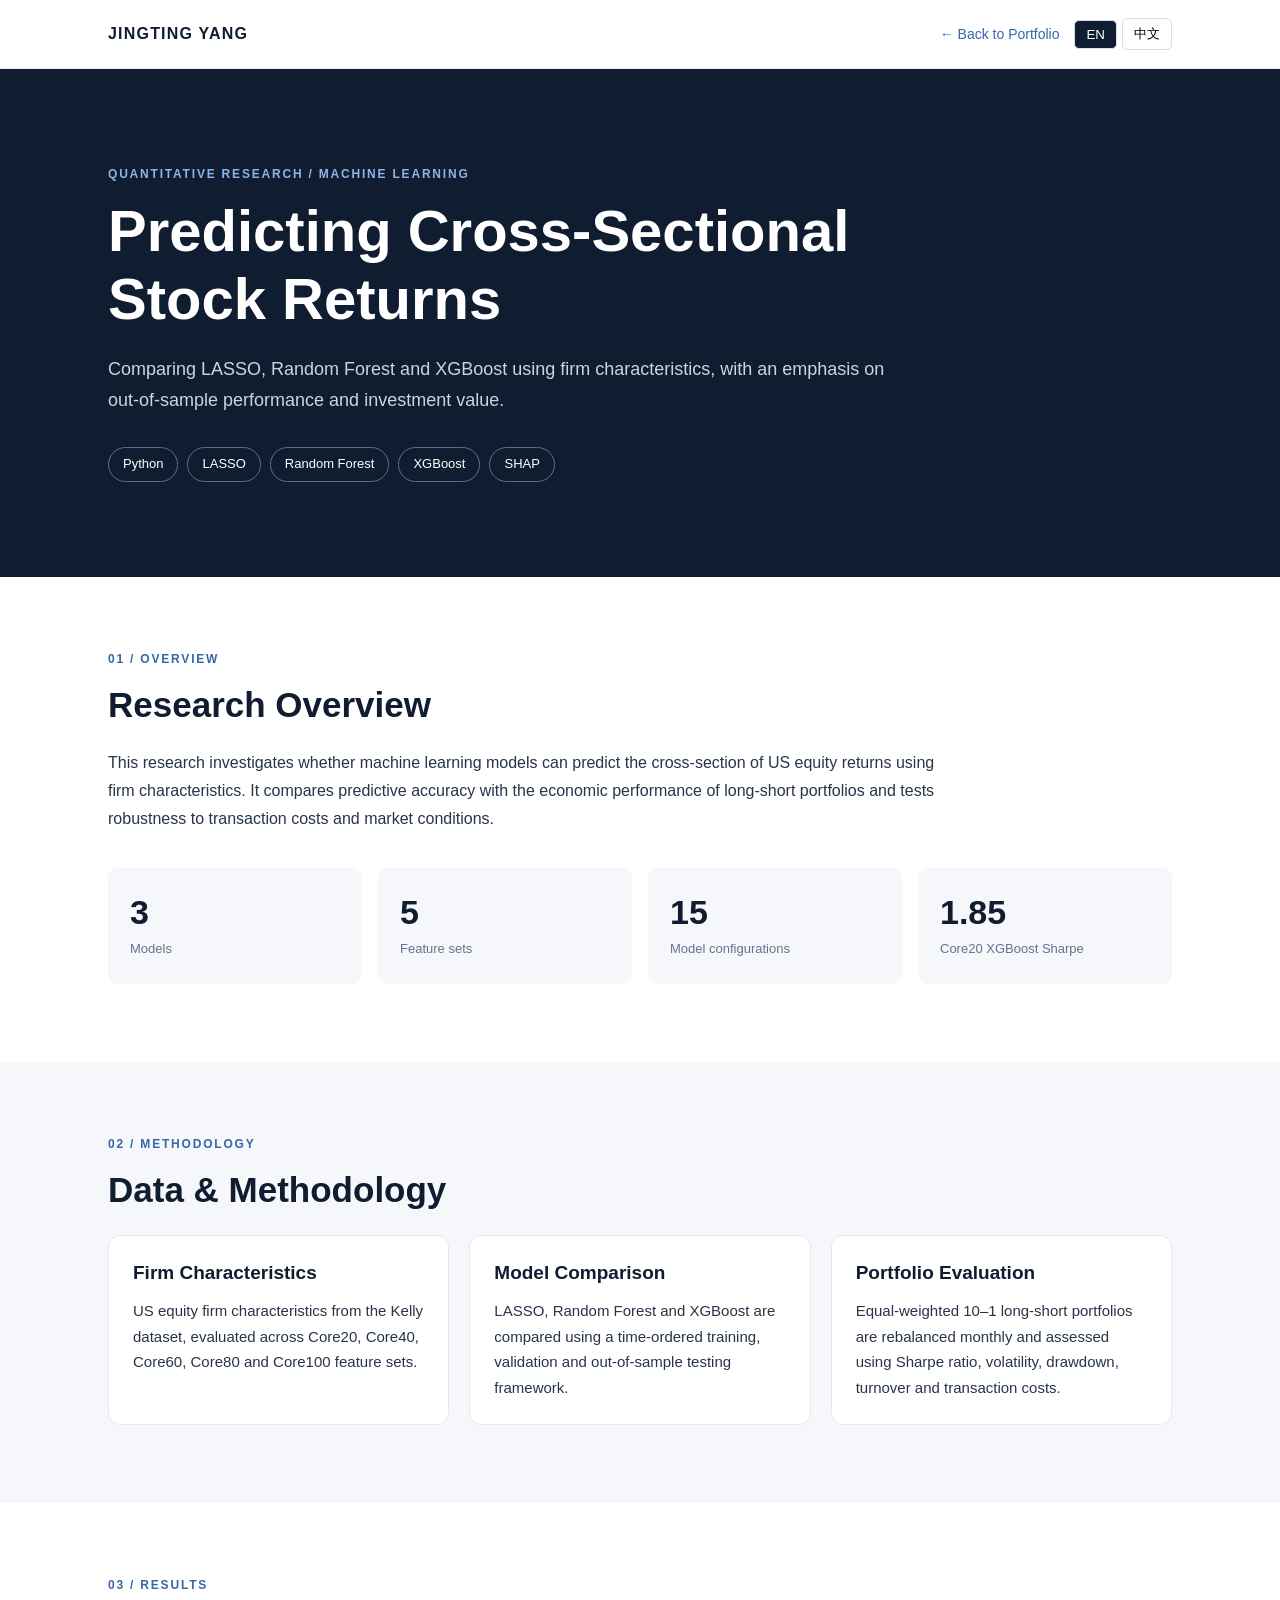
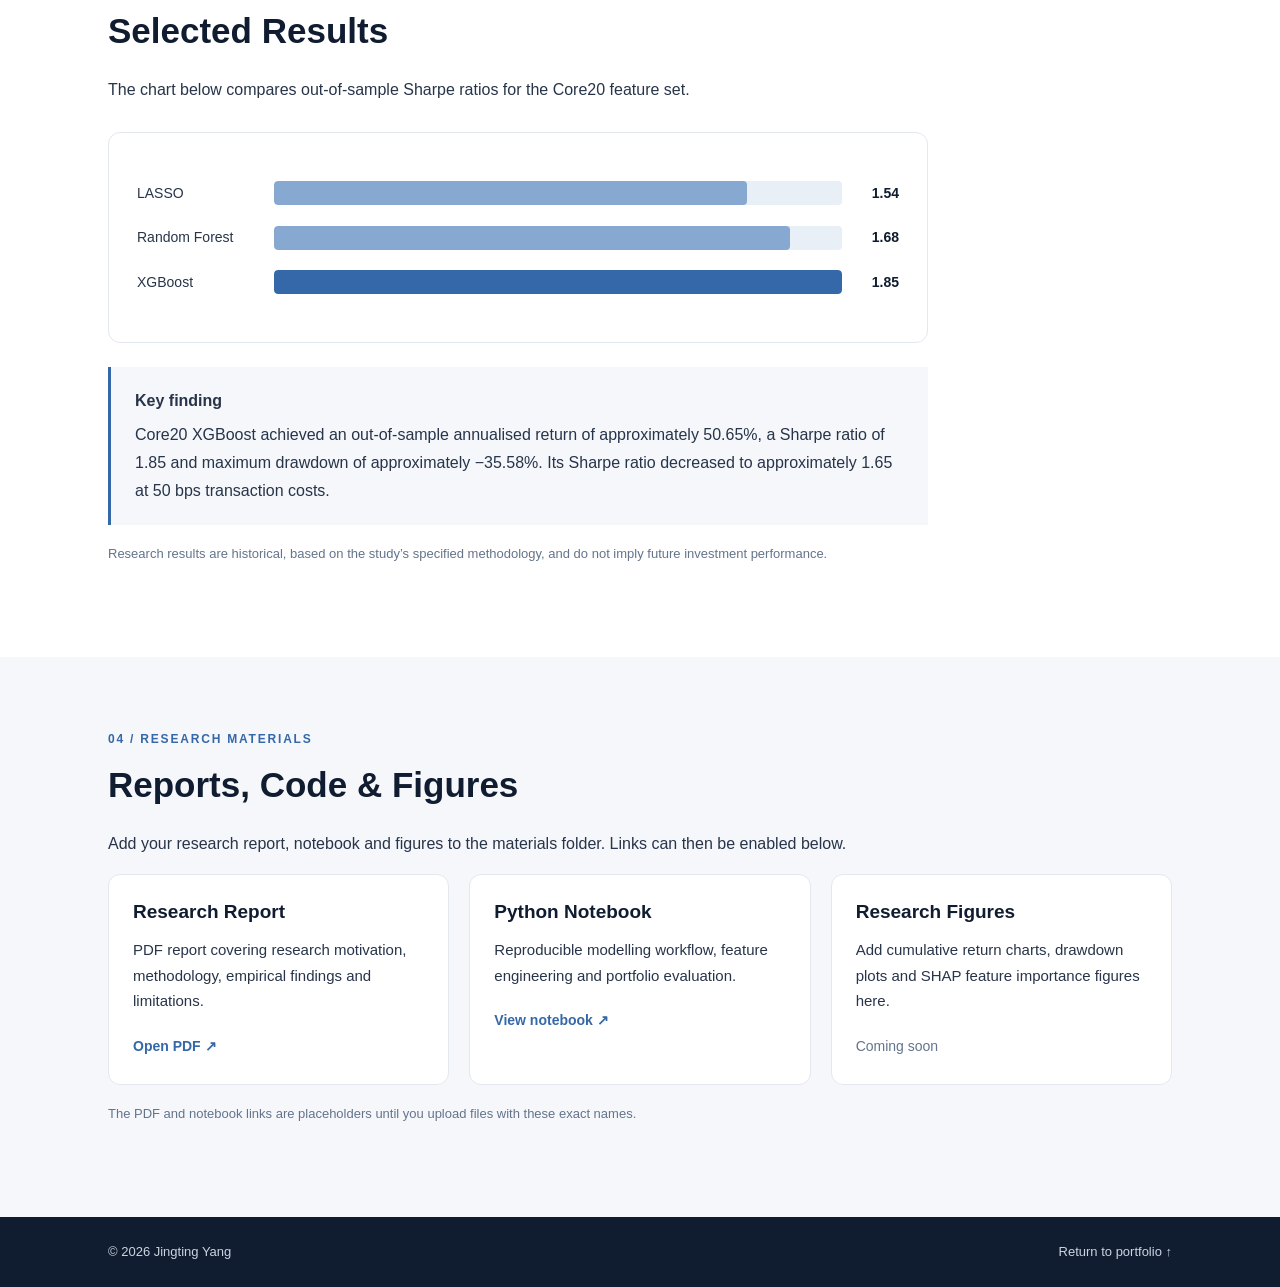
==== big-data.html @ 53500be8 "Add files via upload" ====
<!DOCTYPE html>
<html lang="en">
<head>
<meta charset="UTF-8"><meta name="viewport" content="width=device-width,initial-scale=1">
<meta name="description" content="Jingting Yang quantitative research: predicting cross-sectional stock returns using machine learning.">
<title>Big Data Research | Jingting Yang</title>
<link rel="stylesheet" href="big-data.css">
</head>
<body>
<header class="nav"><a href="index.html" class="brand">JINGTING YANG</a><div class="navright"><a href="index.html" id="back">← Back to Portfolio</a><div class="switch"><button type="button" data-lang="en">EN</button><button type="button" data-lang="zh">中文</button></div></div></header>
<main>
<section class="hero"><div class="wrap"><p class="eyebrow" data-i18n="category">QUANTITATIVE RESEARCH / MACHINE LEARNING</p><h1 data-i18n="title">Predicting Cross-Sectional Stock Returns</h1><p class="lead" data-i18n="subtitle">Comparing LASSO, Random Forest and XGBoost using firm characteristics, with an emphasis on out-of-sample performance and investment value.</p><div class="chips"><span>Python</span><span>LASSO</span><span>Random Forest</span><span>XGBoost</span><span>SHAP</span></div></div></section>
<section class="wrap section"><p class="eyebrow" data-i18n="overviewLabel">01 / OVERVIEW</p><h2 data-i18n="overviewTitle">Research Overview</h2><p data-i18n="overview">This research investigates whether machine learning models can predict the cross-section of US equity returns using firm characteristics. It compares predictive accuracy with the economic performance of long-short portfolios and tests robustness to transaction costs and market conditions.</p><div class="stats"><div><strong>3</strong><span data-i18n="models">Models</span></div><div><strong>5</strong><span data-i18n="sets">Feature sets</span></div><div><strong>15</strong><span data-i18n="experiments">Model configurations</span></div><div><strong>1.85</strong><span data-i18n="bestSharpe">Core20 XGBoost Sharpe</span></div></div></section>
<section class="band"><div class="wrap section"><p class="eyebrow" data-i18n="methodLabel">02 / METHODOLOGY</p><h2 data-i18n="methodTitle">Data & Methodology</h2><div class="cards"><article><h3 data-i18n="dataTitle">Firm Characteristics</h3><p data-i18n="dataText">US equity firm characteristics from the Kelly dataset, evaluated across Core20, Core40, Core60, Core80 and Core100 feature sets.</p></article><article><h3 data-i18n="modelTitle">Model Comparison</h3><p data-i18n="modelText">LASSO, Random Forest and XGBoost are compared using a time-ordered training, validation and out-of-sample testing framework.</p></article><article><h3 data-i18n="portfolioTitle">Portfolio Evaluation</h3><p data-i18n="portfolioText">Equal-weighted 10–1 long-short portfolios are rebalanced monthly and assessed using Sharpe ratio, volatility, drawdown, turnover and transaction costs.</p></article></div></div></section>
<section class="wrap section"><p class="eyebrow" data-i18n="resultsLabel">03 / RESULTS</p><h2 data-i18n="resultsTitle">Selected Results</h2><p data-i18n="resultsIntro">The chart below compares out-of-sample Sharpe ratios for the Core20 feature set.</p><div class="chart" role="img" aria-label="Core20 Sharpe ratio: LASSO 1.5428, Random Forest 1.6846, XGBoost 1.8534"><div class="barrow"><span>LASSO</span><div class="track"><div style="width:83.2%"></div></div><b>1.54</b></div><div class="barrow"><span>Random Forest</span><div class="track"><div style="width:90.9%"></div></div><b>1.68</b></div><div class="barrow"><span>XGBoost</span><div class="track"><div class="winner" style="width:100%"></div></div><b>1.85</b></div></div><div class="note"><strong data-i18n="findingTitle">Key finding</strong><p data-i18n="finding">Core20 XGBoost achieved an out-of-sample annualised return of approximately 50.65%, a Sharpe ratio of 1.85 and maximum drawdown of approximately −35.58%. Its Sharpe ratio decreased to approximately 1.65 at 50 bps transaction costs.</p></div><p class="disclaimer" data-i18n="disclaimer">Research results are historical, based on the study's specified methodology, and do not imply future investment performance.</p></section>
<section class="band"><div class="wrap section"><p class="eyebrow" data-i18n="materialsLabel">04 / RESEARCH MATERIALS</p><h2 data-i18n="materialsTitle">Reports, Code & Figures</h2><p data-i18n="materialsIntro">Add your research report, notebook and figures to the materials folder. Links can then be enabled below.</p><div class="cards"><article><h3 data-i18n="reportTitle">Research Report</h3><p data-i18n="reportText">PDF report covering research motivation, methodology, empirical findings and limitations.</p><a class="resource" href="projects/big-data/report.pdf" data-i18n="reportLink">Open PDF ↗</a></article><article><h3 data-i18n="codeTitle">Python Notebook</h3><p data-i18n="codeText">Reproducible modelling workflow, feature engineering and portfolio evaluation.</p><a class="resource" href="projects/big-data/analysis.ipynb" data-i18n="codeLink">View notebook ↗</a></article><article><h3 data-i18n="figTitle">Research Figures</h3><p data-i18n="figText">Add cumulative return charts, drawdown plots and SHAP feature importance figures here.</p><span class="coming" data-i18n="coming">Coming soon</span></article></div><p class="disclaimer" data-i18n="linkNote">The PDF and notebook links are placeholders until you upload files with these exact names.</p></div></section>
</main><footer><span>© 2026 Jingting Yang</span><a href="index.html" data-i18n="footerBack">Return to portfolio ↑</a></footer>
<script src="big-data.js" defer></script>
</body></html>
---- big-data.css ----
:root{--navy:#101c30;--blue:#3568a8;--text:#273449;--muted:#64748b;--light:#f5f7fb}*{box-sizing:border-box}html{scroll-behavior:smooth}body{margin:0;font:16px/1.75 Arial,'Microsoft YaHei',sans-serif;color:var(--text)}a{text-decoration:none;color:inherit}.wrap{max-width:1120px;margin:auto;padding-left:28px;padding-right:28px}.nav{display:flex;align-items:center;justify-content:space-between;gap:20px;padding:18px max(28px,calc((100vw - 1064px)/2));border-bottom:1px solid #e4eaf2}.brand{font-weight:800;letter-spacing:1.2px;color:var(--navy)}.navright,.switch{display:flex;align-items:center;gap:15px}.navright a{font-size:14px;color:var(--blue)}.switch{gap:5px}.switch button{background:white;border:1px solid #d5deea;border-radius:5px;padding:6px 11px;cursor:pointer}.switch button.active{background:var(--navy);color:white}.hero{background:var(--navy);color:white;padding:95px 0}.eyebrow{font-size:12px;font-weight:700;letter-spacing:1.8px;color:var(--blue);margin:0 0 12px}.hero .eyebrow{color:#8bb5e9}h1{font-size:clamp(34px,5vw,58px);line-height:1.18;max-width:900px;margin:0 0 20px}h2{font-size:clamp(26px,3vw,35px);line-height:1.3;color:var(--navy);margin:0 0 22px}.lead{font-size:18px;max-width:790px;color:#cbd5e1}.chips{display:flex;flex-wrap:wrap;gap:9px;margin-top:30px}.chips span{border:1px solid #58708f;border-radius:20px;padding:5px 14px;font-size:13px}.section{padding-top:72px;padding-bottom:78px}.section>p:not(.eyebrow){max-width:850px}.stats{display:grid;grid-template-columns:repeat(4,1fr);gap:16px;margin-top:35px}.stats>div{background:var(--light);border-radius:10px;padding:22px}.stats strong{display:block;font-size:34px;color:var(--navy);line-height:1.3}.stats span{font-size:13px;color:var(--muted)}.band{background:var(--light)}.cards{display:grid;grid-template-columns:repeat(3,minmax(0,1fr));gap:20px}.cards article{min-width:0;background:white;border:1px solid #e3e8ef;border-radius:12px;padding:24px}.cards h3{font-size:19px;line-height:1.4;margin:0 0 12px;color:var(--navy)}.cards p{font-size:15px;line-height:1.7;margin:0}.chart{max-width:820px;border:1px solid #e3e8ef;border-radius:12px;padding:28px;margin-top:28px}.barrow{display:grid;grid-template-columns:125px 1fr 45px;gap:12px;align-items:center;margin:20px 0;font-size:14px}.track{height:24px;background:#e9eff7;border-radius:4px;overflow:hidden}.track>div{height:100%;background:#86a8d1;border-radius:4px}.track>.winner{background:#3568a8}.barrow b{text-align:right;color:var(--navy)}.note{max-width:820px;border-left:3px solid var(--blue);background:var(--light);padding:20px 24px;margin-top:24px}.note p{margin:6px 0 0}.disclaimer{font-size:13px;color:var(--muted);margin-top:18px}.resource{display:inline-block;color:var(--blue);font-weight:700;font-size:14px;margin-top:20px}.resource:hover{text-decoration:underline}.coming{display:inline-block;color:var(--muted);font-size:14px;margin-top:20px}footer{display:flex;justify-content:space-between;gap:20px;padding:24px max(28px,calc((100vw - 1064px)/2));background:var(--navy);color:#cbd5e1;font-size:13px}@media(max-width:760px){.nav{flex-direction:column;align-items:flex-start}.navright{width:100%;justify-content:space-between}.hero{padding:65px 0}.stats{grid-template-columns:repeat(2,1fr)}.cards{grid-template-columns:1fr}.section{padding-top:55px;padding-bottom:60px}.barrow{grid-template-columns:90px 1fr 35px;gap:7px;font-size:12px}.chart{padding:14px}footer{flex-direction:column}}
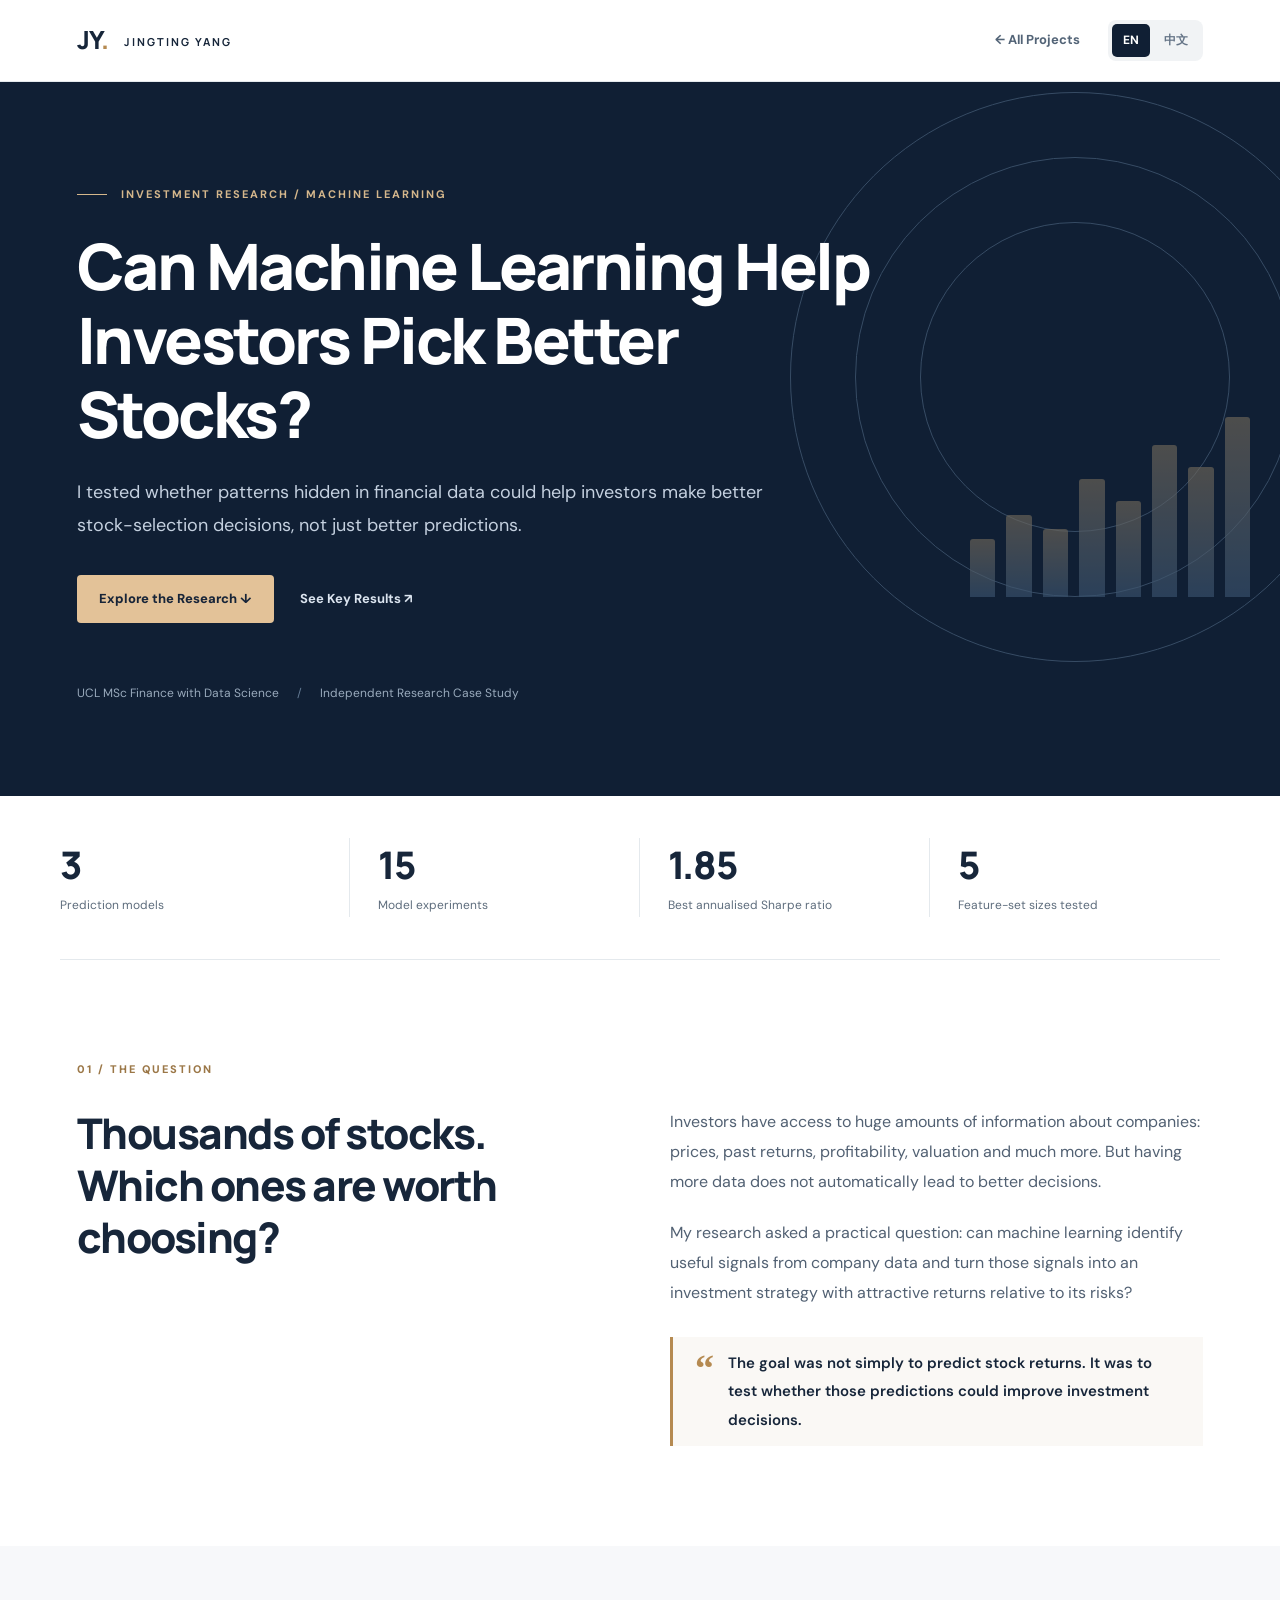
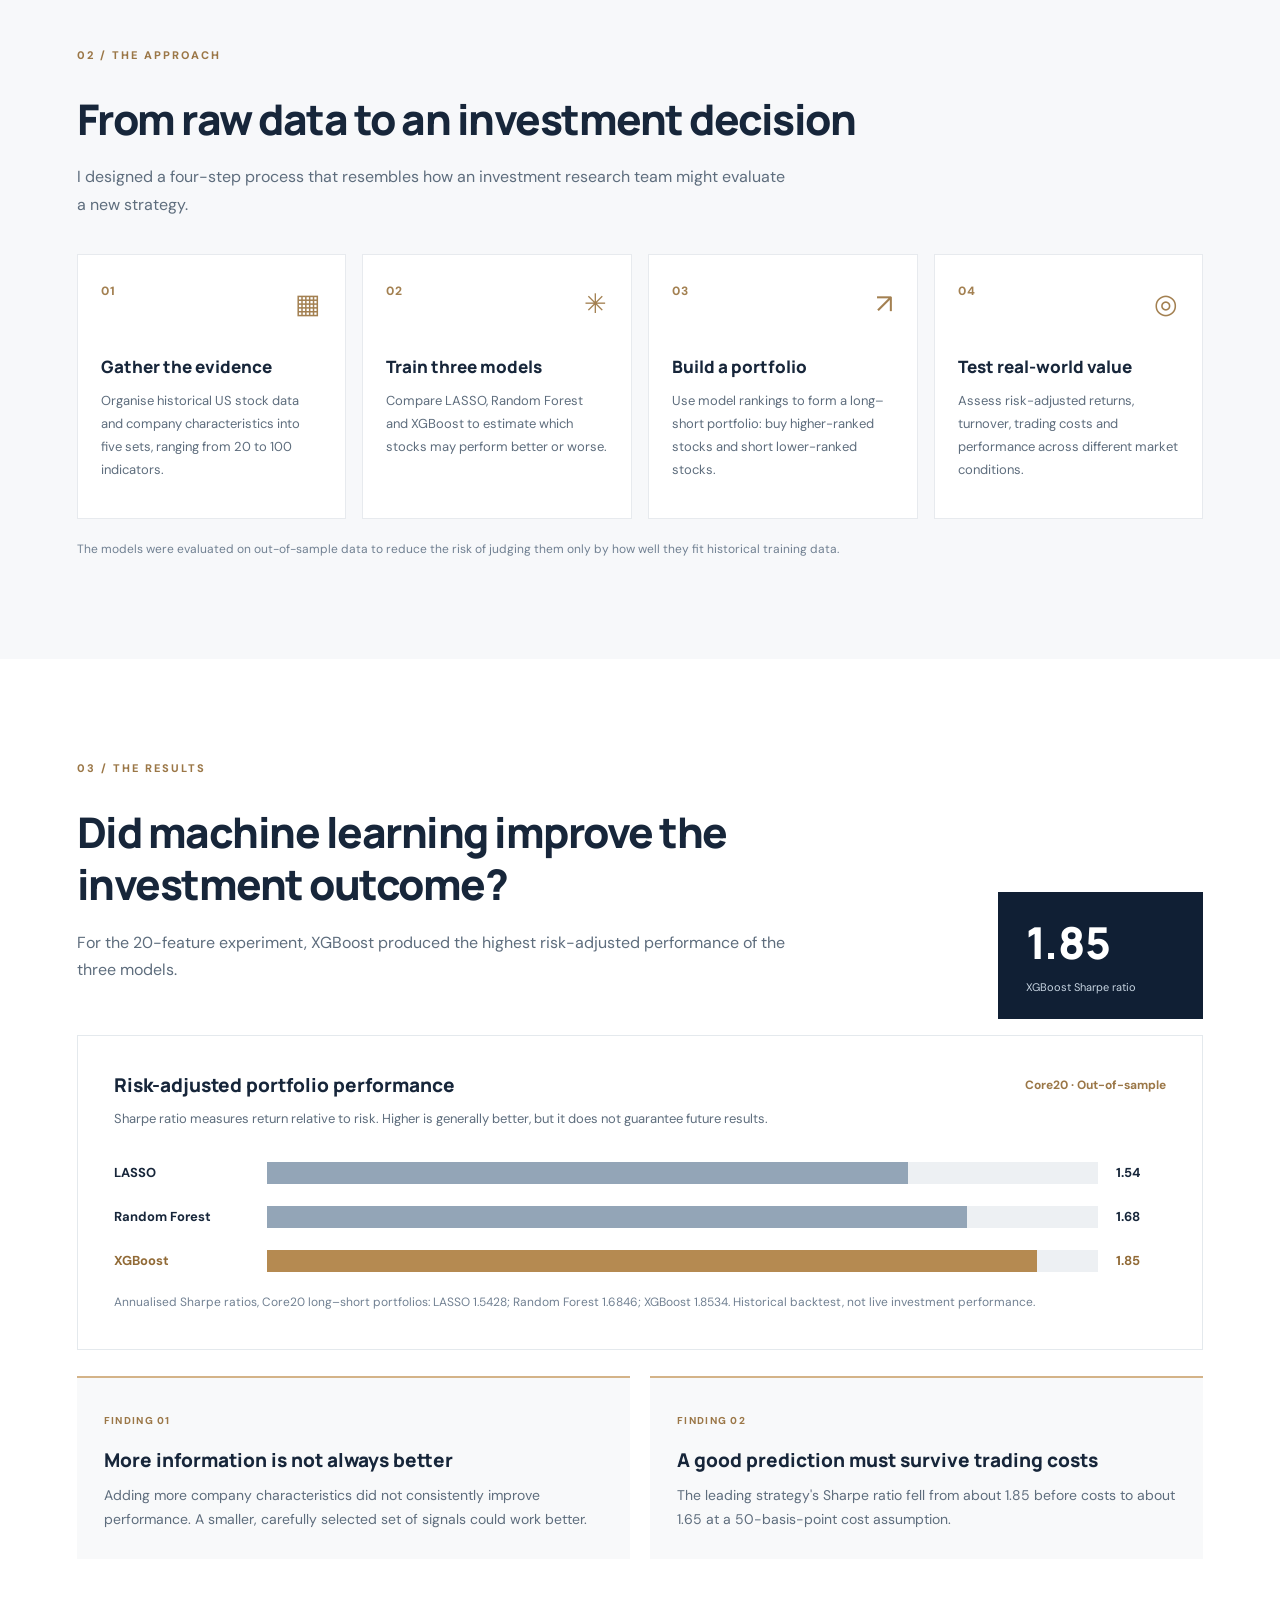
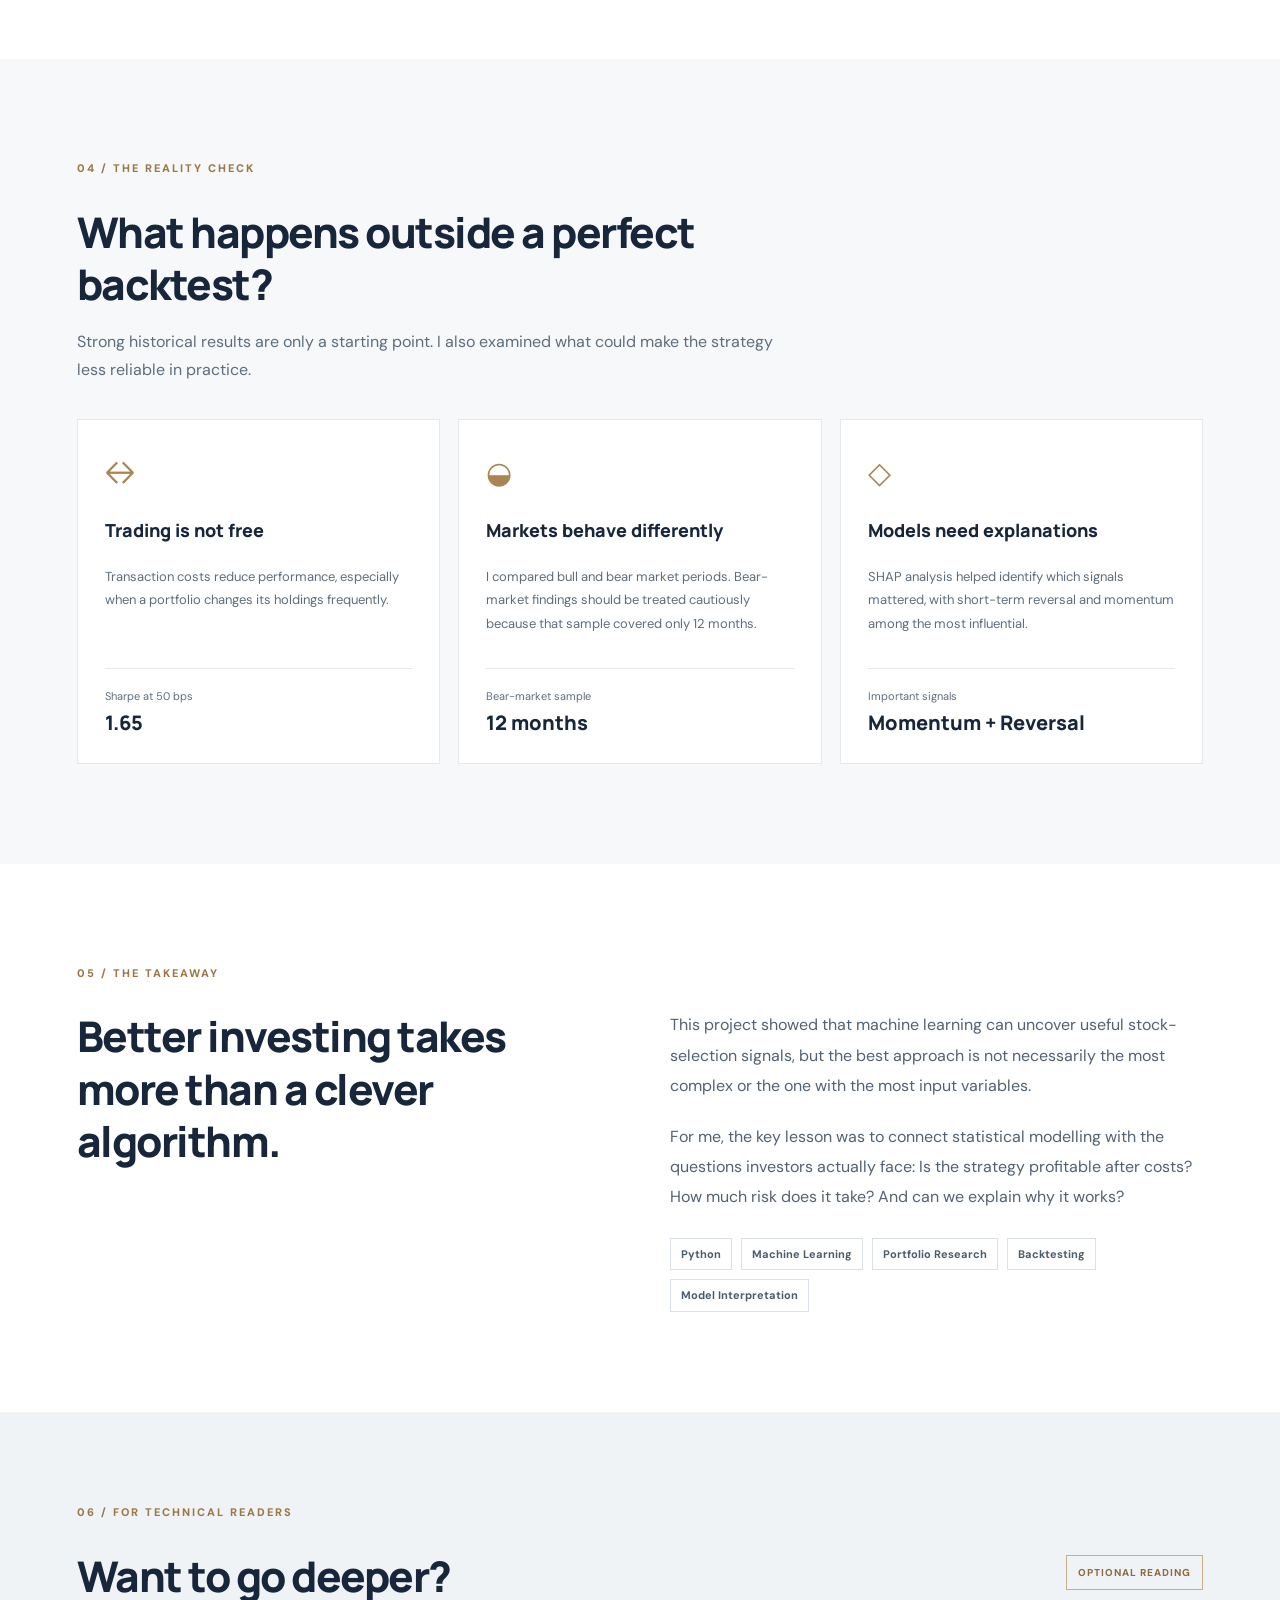
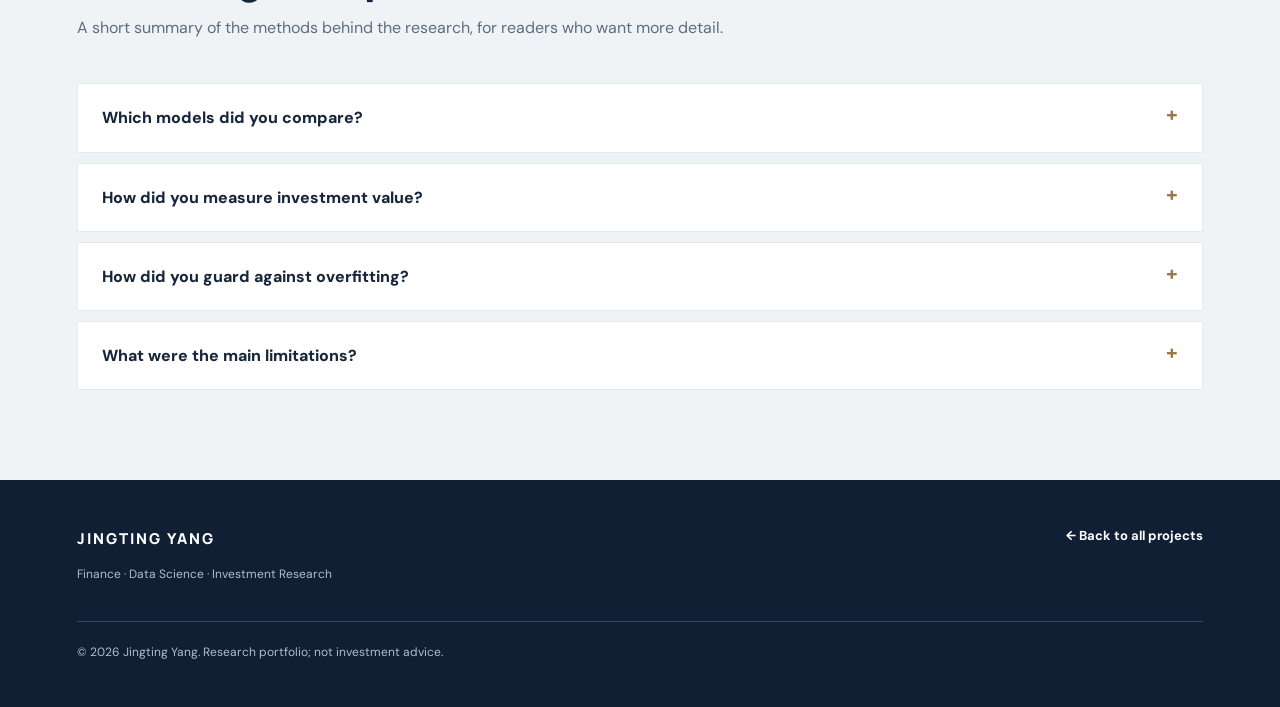
==== commit 785a4556: "Add files via upload" ====
--- a/big-data.html
+++ b/big-data.html
@@ -1,19 +1,47 @@
 <!DOCTYPE html>
 <html lang="en">
 <head>
-<meta charset="UTF-8"><meta name="viewport" content="width=device-width,initial-scale=1">
-<meta name="description" content="Jingting Yang quantitative research: predicting cross-sectional stock returns using machine learning.">
-<title>Big Data Research | Jingting Yang</title>
-<link rel="stylesheet" href="big-data.css">
+  <meta charset="UTF-8">
+  <meta name="viewport" content="width=device-width, initial-scale=1.0">
+  <meta name="description" content="Jingting Yang's machine learning investment research case study.">
+  <title>Machine Learning & Stock Selection | Jingting Yang</title>
+  <link rel="stylesheet" href="big-data.css">
+  <script src="big-data.js" defer></script>
 </head>
 <body>
-<header class="nav"><a href="index.html" class="brand">JINGTING YANG</a><div class="navright"><a href="index.html" id="back">← Back to Portfolio</a><div class="switch"><button type="button" data-lang="en">EN</button><button type="button" data-lang="zh">中文</button></div></div></header>
-<main>
-<section class="hero"><div class="wrap"><p class="eyebrow" data-i18n="category">QUANTITATIVE RESEARCH / MACHINE LEARNING</p><h1 data-i18n="title">Predicting Cross-Sectional Stock Returns</h1><p class="lead" data-i18n="subtitle">Comparing LASSO, Random Forest and XGBoost using firm characteristics, with an emphasis on out-of-sample performance and investment value.</p><div class="chips"><span>Python</span><span>LASSO</span><span>Random Forest</span><span>XGBoost</span><span>SHAP</span></div></div></section>
-<section class="wrap section"><p class="eyebrow" data-i18n="overviewLabel">01 / OVERVIEW</p><h2 data-i18n="overviewTitle">Research Overview</h2><p data-i18n="overview">This research investigates whether machine learning models can predict the cross-section of US equity returns using firm characteristics. It compares predictive accuracy with the economic performance of long-short portfolios and tests robustness to transaction costs and market conditions.</p><div class="stats"><div><strong>3</strong><span data-i18n="models">Models</span></div><div><strong>5</strong><span data-i18n="sets">Feature sets</span></div><div><strong>15</strong><span data-i18n="experiments">Model configurations</span></div><div><strong>1.85</strong><span data-i18n="bestSharpe">Core20 XGBoost Sharpe</span></div></div></section>
-<section class="band"><div class="wrap section"><p class="eyebrow" data-i18n="methodLabel">02 / METHODOLOGY</p><h2 data-i18n="methodTitle">Data & Methodology</h2><div class="cards"><article><h3 data-i18n="dataTitle">Firm Characteristics</h3><p data-i18n="dataText">US equity firm characteristics from the Kelly dataset, evaluated across Core20, Core40, Core60, Core80 and Core100 feature sets.</p></article><article><h3 data-i18n="modelTitle">Model Comparison</h3><p data-i18n="modelText">LASSO, Random Forest and XGBoost are compared using a time-ordered training, validation and out-of-sample testing framework.</p></article><article><h3 data-i18n="portfolioTitle">Portfolio Evaluation</h3><p data-i18n="portfolioText">Equal-weighted 10–1 long-short portfolios are rebalanced monthly and assessed using Sharpe ratio, volatility, drawdown, turnover and transaction costs.</p></article></div></div></section>
-<section class="wrap section"><p class="eyebrow" data-i18n="resultsLabel">03 / RESULTS</p><h2 data-i18n="resultsTitle">Selected Results</h2><p data-i18n="resultsIntro">The chart below compares out-of-sample Sharpe ratios for the Core20 feature set.</p><div class="chart" role="img" aria-label="Core20 Sharpe ratio: LASSO 1.5428, Random Forest 1.6846, XGBoost 1.8534"><div class="barrow"><span>LASSO</span><div class="track"><div style="width:83.2%"></div></div><b>1.54</b></div><div class="barrow"><span>Random Forest</span><div class="track"><div style="width:90.9%"></div></div><b>1.68</b></div><div class="barrow"><span>XGBoost</span><div class="track"><div class="winner" style="width:100%"></div></div><b>1.85</b></div></div><div class="note"><strong data-i18n="findingTitle">Key finding</strong><p data-i18n="finding">Core20 XGBoost achieved an out-of-sample annualised return of approximately 50.65%, a Sharpe ratio of 1.85 and maximum drawdown of approximately −35.58%. Its Sharpe ratio decreased to approximately 1.65 at 50 bps transaction costs.</p></div><p class="disclaimer" data-i18n="disclaimer">Research results are historical, based on the study's specified methodology, and do not imply future investment performance.</p></section>
-<section class="band"><div class="wrap section"><p class="eyebrow" data-i18n="materialsLabel">04 / RESEARCH MATERIALS</p><h2 data-i18n="materialsTitle">Reports, Code & Figures</h2><p data-i18n="materialsIntro">Add your research report, notebook and figures to the materials folder. Links can then be enabled below.</p><div class="cards"><article><h3 data-i18n="reportTitle">Research Report</h3><p data-i18n="reportText">PDF report covering research motivation, methodology, empirical findings and limitations.</p><a class="resource" href="projects/big-data/report.pdf" data-i18n="reportLink">Open PDF ↗</a></article><article><h3 data-i18n="codeTitle">Python Notebook</h3><p data-i18n="codeText">Reproducible modelling workflow, feature engineering and portfolio evaluation.</p><a class="resource" href="projects/big-data/analysis.ipynb" data-i18n="codeLink">View notebook ↗</a></article><article><h3 data-i18n="figTitle">Research Figures</h3><p data-i18n="figText">Add cumulative return charts, drawdown plots and SHAP feature importance figures here.</p><span class="coming" data-i18n="coming">Coming soon</span></article></div><p class="disclaimer" data-i18n="linkNote">The PDF and notebook links are placeholders until you upload files with these exact names.</p></div></section>
-</main><footer><span>© 2026 Jingting Yang</span><a href="index.html" data-i18n="footerBack">Return to portfolio ↑</a></footer>
-<script src="big-data.js" defer></script>
-</body></html>
+  <header class="topbar">
+    <a class="brand" href="index.html">JY<span class="brand-dot">.</span> <span class="brand-name">JINGTING YANG</span></a>
+    <div class="nav-actions">
+      <a href="index.html#projects" class="back" data-i18n="back">← All Projects</a>
+      <div class="lang-switch" aria-label="Language selection"><button type="button" data-lang="en" aria-pressed="true">EN</button><button type="button" data-lang="zh" aria-pressed="false">中文</button></div>
+    </div>
+  </header>
+  <main>
+    <section class="hero" id="top">
+      <div class="hero-inner">
+        <p class="eyebrow"><span class="eyebrow-line"></span><span data-i18n="category">INVESTMENT RESEARCH / MACHINE LEARNING</span></p>
+        <h1 data-i18n="heroTitle">Can Machine Learning Help Investors Pick Better Stocks?</h1>
+        <p class="hero-lead" data-i18n="heroLead">I tested whether patterns hidden in financial data could help investors make better stock-selection decisions, not just better predictions.</p>
+        <div class="hero-actions"><a href="#problem" class="primary-btn" data-i18n="explore">Explore the Research ↓</a><a href="#results" class="text-btn" data-i18n="resultsJump">See Key Results ↗</a></div>
+        <div class="hero-meta"><span data-i18n="meta1">UCL MSc Finance with Data Science</span><span class="meta-separator">/</span><span data-i18n="meta2">Independent Research Case Study</span></div>
+      </div>
+      <div class="hero-decoration" aria-hidden="true"><div class="ring ring-one"></div><div class="ring ring-two"></div><div class="ring ring-three"></div><div class="hero-graph"><span style="height:29%"></span><span style="height:41%"></span><span style="height:34%"></span><span style="height:59%"></span><span style="height:48%"></span><span style="height:76%"></span><span style="height:65%"></span><span style="height:90%"></span></div></div>
+    </section>
+
+    <section class="stats-strip" aria-label="Research at a glance"><div class="stat"><strong>3</strong><span data-i18n="stat1">Prediction models</span></div><div class="stat"><strong>15</strong><span data-i18n="stat2">Model experiments</span></div><div class="stat"><strong>1.85</strong><span data-i18n="stat3">Best annualised Sharpe ratio</span></div><div class="stat"><strong>5</strong><span data-i18n="stat4">Feature-set sizes tested</span></div></section>
+
+    <section class="content-section" id="problem"><div class="section-number">01 / <span data-i18n="labelProblem">THE QUESTION</span></div><div class="two-col"><div><h2 data-i18n="problemTitle">Thousands of stocks. Which ones are worth choosing?</h2></div><div class="prose"><p data-i18n="problemP1">Investors have access to huge amounts of information about companies: prices, past returns, profitability, valuation and much more. But having more data does not automatically lead to better decisions.</p><p data-i18n="problemP2">My research asked a practical question: can machine learning identify useful signals from company data and turn those signals into an investment strategy with attractive returns relative to its risks?</p><div class="callout"><span class="callout-mark">“</span><p data-i18n="problemQuote">The goal was not simply to predict stock returns. It was to test whether those predictions could improve investment decisions.</p></div></div></div></section>
+
+    <section class="content-section shaded" id="process"><div class="section-number">02 / <span data-i18n="labelProcess">THE APPROACH</span></div><h2 class="section-heading" data-i18n="processTitle">From raw data to an investment decision</h2><p class="section-subtitle" data-i18n="processIntro">I designed a four-step process that resembles how an investment research team might evaluate a new strategy.</p><div class="steps"><div class="step"><div class="step-top"><span>01</span><span class="step-icon">▦</span></div><h3 data-i18n="step1Title">Gather the evidence</h3><p data-i18n="step1Text">Organise historical US stock data and company characteristics into five sets, ranging from 20 to 100 indicators.</p></div><div class="step"><div class="step-top"><span>02</span><span class="step-icon">✳</span></div><h3 data-i18n="step2Title">Train three models</h3><p data-i18n="step2Text">Compare LASSO, Random Forest and XGBoost to estimate which stocks may perform better or worse.</p></div><div class="step"><div class="step-top"><span>03</span><span class="step-icon">↗</span></div><h3 data-i18n="step3Title">Build a portfolio</h3><p data-i18n="step3Text">Use model rankings to form a long–short portfolio: buy higher-ranked stocks and short lower-ranked stocks.</p></div><div class="step"><div class="step-top"><span>04</span><span class="step-icon">◎</span></div><h3 data-i18n="step4Title">Test real-world value</h3><p data-i18n="step4Text">Assess risk-adjusted returns, turnover, trading costs and performance across different market conditions.</p></div></div><p class="footnote" data-i18n="processNote">The models were evaluated on out-of-sample data to reduce the risk of judging them only by how well they fit historical training data.</p></section>
+
+    <section class="content-section" id="results"><div class="section-number">03 / <span data-i18n="labelResults">THE RESULTS</span></div><div class="results-header"><div><h2 data-i18n="resultsTitle">Did machine learning improve the investment outcome?</h2><p class="section-subtitle" data-i18n="resultsIntro">For the 20-feature experiment, XGBoost produced the highest risk-adjusted performance of the three models.</p></div><div class="result-highlight"><strong>1.85</strong><span data-i18n="highlightLabel">XGBoost Sharpe ratio</span></div></div><div class="chart-panel"><div class="chart-heading"><h3 data-i18n="chartTitle">Risk-adjusted portfolio performance</h3><span data-i18n="chartTag">Core20 · Out-of-sample</span></div><p class="chart-explainer" data-i18n="chartExplain">Sharpe ratio measures return relative to risk. Higher is generally better, but it does not guarantee future results.</p><div class="bars"><div class="bar-row"><span>LASSO</span><div class="track"><div class="bar" style="--bar-width:77.14%"></div></div><strong>1.54</strong></div><div class="bar-row"><span>Random Forest</span><div class="track"><div class="bar" style="--bar-width:84.23%"></div></div><strong>1.68</strong></div><div class="bar-row featured"><span>XGBoost</span><div class="track"><div class="bar" style="--bar-width:92.67%"></div></div><strong>1.85</strong></div></div><p class="footnote" data-i18n="chartFootnote">Annualised Sharpe ratios, Core20 long–short portfolios: LASSO 1.5428; Random Forest 1.6846; XGBoost 1.8534. Historical backtest, not live investment performance.</p></div><div class="insight-grid"><div class="insight"><span class="insight-index">FINDING 01</span><h3 data-i18n="insight1Title">More information is not always better</h3><p data-i18n="insight1Text">Adding more company characteristics did not consistently improve performance. A smaller, carefully selected set of signals could work better.</p></div><div class="insight"><span class="insight-index">FINDING 02</span><h3 data-i18n="insight2Title">A good prediction must survive trading costs</h3><p data-i18n="insight2Text">The leading strategy's Sharpe ratio fell from about 1.85 before costs to about 1.65 at a 50-basis-point cost assumption.</p></div></div></section>
+
+    <section class="content-section shaded" id="reality"><div class="section-number">04 / <span data-i18n="labelReality">THE REALITY CHECK</span></div><h2 class="section-heading" data-i18n="realityTitle">What happens outside a perfect backtest?</h2><p class="section-subtitle" data-i18n="realityIntro">Strong historical results are only a starting point. I also examined what could make the strategy less reliable in practice.</p><div class="reality-grid"><article class="reality-card"><div class="reality-icon">↔</div><h3 data-i18n="reality1Title">Trading is not free</h3><p data-i18n="reality1Text">Transaction costs reduce performance, especially when a portfolio changes its holdings frequently.</p><div class="mini-metric"><span data-i18n="costLabel">Sharpe at 50 bps</span><strong>1.65</strong></div></article><article class="reality-card"><div class="reality-icon">◒</div><h3 data-i18n="reality2Title">Markets behave differently</h3><p data-i18n="reality2Text">I compared bull and bear market periods. Bear-market findings should be treated cautiously because that sample covered only 12 months.</p><div class="mini-metric"><span data-i18n="bearLabel">Bear-market sample</span><strong data-i18n="bearValue">12 months</strong></div></article><article class="reality-card"><div class="reality-icon">◇</div><h3 data-i18n="reality3Title">Models need explanations</h3><p data-i18n="reality3Text">SHAP analysis helped identify which signals mattered, with short-term reversal and momentum among the most influential.</p><div class="mini-metric"><span data-i18n="signalLabel">Important signals</span><strong data-i18n="signalValue">Momentum + Reversal</strong></div></article></div></section>
+
+    <section class="content-section" id="takeaway"><div class="section-number">05 / <span data-i18n="labelTakeaway">THE TAKEAWAY</span></div><div class="two-col"><div><h2 data-i18n="takeawayTitle">Better investing takes more than a clever algorithm.</h2></div><div class="prose"><p data-i18n="takeawayP1">This project showed that machine learning can uncover useful stock-selection signals, but the best approach is not necessarily the most complex or the one with the most input variables.</p><p data-i18n="takeawayP2">For me, the key lesson was to connect statistical modelling with the questions investors actually face: Is the strategy profitable after costs? How much risk does it take? And can we explain why it works?</p><div class="skills-line"><span>Python</span><span>Machine Learning</span><span>Portfolio Research</span><span>Backtesting</span><span>Model Interpretation</span></div></div></div></section>
+
+    <section class="technical" id="technical"><div class="technical-inner"><div class="technical-head"><div><p class="section-number">06 / <span data-i18n="labelTechnical">FOR TECHNICAL READERS</span></p><h2 data-i18n="technicalTitle">Want to go deeper?</h2><p data-i18n="technicalIntro">A short summary of the methods behind the research, for readers who want more detail.</p></div><span class="technical-badge" data-i18n="optional">OPTIONAL READING</span></div><details><summary data-i18n="detail1Title">Which models did you compare?</summary><p data-i18n="detail1Text">LASSO is a regularised linear model that can shrink less useful coefficients. Random Forest combines many decision trees. XGBoost builds trees sequentially to correct earlier errors. Each was tested across five feature sets (Core20, Core40, Core60, Core80 and Core100), producing 15 combinations.</p></details><details><summary data-i18n="detail2Title">How did you measure investment value?</summary><p data-i18n="detail2Text">I ranked stocks by predicted returns, formed an equally weighted top-minus-bottom decile long–short portfolio, and evaluated annualised returns, volatility, Sharpe ratio, maximum drawdown and turnover. Trading cost assumptions included 10, 25 and 50 basis points.</p></details><details><summary data-i18n="detail3Title">How did you guard against overfitting?</summary><p data-i18n="detail3Text">The research separated model development from out-of-sample evaluation using historical training, validation and test periods. It also compared performance across feature-set sizes and market regimes. Historical backtests still carry data, implementation and regime-change risks.</p></details><details><summary data-i18n="detail4Title">What were the main limitations?</summary><p data-i18n="detail4Text">Results depend on the historical sample, data quality, rebalancing assumptions and transaction cost estimates. The bear-market subsample was short. Backtested returns should not be interpreted as guaranteed or directly investable returns.</p></details></div></section>
+  </main>
+  <footer class="footer"><div><strong>JINGTING YANG</strong><p data-i18n="footerDesc">Finance · Data Science · Investment Research</p></div><a href="index.html#projects" data-i18n="footerBack">← Back to all projects</a><p class="copyright" data-i18n="copyright">© 2026 Jingting Yang. Research portfolio; not investment advice.</p></footer>
+</body>
+</html>
--- a/big-data.css
+++ b/big-data.css
@@ -1 +1,2 @@
-:root{--navy:#101c30;--blue:#3568a8;--text:#273449;--muted:#64748b;--light:#f5f7fb}*{box-sizing:border-box}html{scroll-behavior:smooth}body{margin:0;font:16px/1.75 Arial,'Microsoft YaHei',sans-serif;color:var(--text)}a{text-decoration:none;color:inherit}.wrap{max-width:1120px;margin:auto;padding-left:28px;padding-right:28px}.nav{display:flex;align-items:center;justify-content:space-between;gap:20px;padding:18px max(28px,calc((100vw - 1064px)/2));border-bottom:1px solid #e4eaf2}.brand{font-weight:800;letter-spacing:1.2px;color:var(--navy)}.navright,.switch{display:flex;align-items:center;gap:15px}.navright a{font-size:14px;color:var(--blue)}.switch{gap:5px}.switch button{background:white;border:1px solid #d5deea;border-radius:5px;padding:6px 11px;cursor:pointer}.switch button.active{background:var(--navy);color:white}.hero{background:var(--navy);color:white;padding:95px 0}.eyebrow{font-size:12px;font-weight:700;letter-spacing:1.8px;color:var(--blue);margin:0 0 12px}.hero .eyebrow{color:#8bb5e9}h1{font-size:clamp(34px,5vw,58px);line-height:1.18;max-width:900px;margin:0 0 20px}h2{font-size:clamp(26px,3vw,35px);line-height:1.3;color:var(--navy);margin:0 0 22px}.lead{font-size:18px;max-width:790px;color:#cbd5e1}.chips{display:flex;flex-wrap:wrap;gap:9px;margin-top:30px}.chips span{border:1px solid #58708f;border-radius:20px;padding:5px 14px;font-size:13px}.section{padding-top:72px;padding-bottom:78px}.section>p:not(.eyebrow){max-width:850px}.stats{display:grid;grid-template-columns:repeat(4,1fr);gap:16px;margin-top:35px}.stats>div{background:var(--light);border-radius:10px;padding:22px}.stats strong{display:block;font-size:34px;color:var(--navy);line-height:1.3}.stats span{font-size:13px;color:var(--muted)}.band{background:var(--light)}.cards{display:grid;grid-template-columns:repeat(3,minmax(0,1fr));gap:20px}.cards article{min-width:0;background:white;border:1px solid #e3e8ef;border-radius:12px;padding:24px}.cards h3{font-size:19px;line-height:1.4;margin:0 0 12px;color:var(--navy)}.cards p{font-size:15px;line-height:1.7;margin:0}.chart{max-width:820px;border:1px solid #e3e8ef;border-radius:12px;padding:28px;margin-top:28px}.barrow{display:grid;grid-template-columns:125px 1fr 45px;gap:12px;align-items:center;margin:20px 0;font-size:14px}.track{height:24px;background:#e9eff7;border-radius:4px;overflow:hidden}.track>div{height:100%;background:#86a8d1;border-radius:4px}.track>.winner{background:#3568a8}.barrow b{text-align:right;color:var(--navy)}.note{max-width:820px;border-left:3px solid var(--blue);background:var(--light);padding:20px 24px;margin-top:24px}.note p{margin:6px 0 0}.disclaimer{font-size:13px;color:var(--muted);margin-top:18px}.resource{display:inline-block;color:var(--blue);font-weight:700;font-size:14px;margin-top:20px}.resource:hover{text-decoration:underline}.coming{display:inline-block;color:var(--muted);font-size:14px;margin-top:20px}footer{display:flex;justify-content:space-between;gap:20px;padding:24px max(28px,calc((100vw - 1064px)/2));background:var(--navy);color:#cbd5e1;font-size:13px}@media(max-width:760px){.nav{flex-direction:column;align-items:flex-start}.navright{width:100%;justify-content:space-between}.hero{padding:65px 0}.stats{grid-template-columns:repeat(2,1fr)}.cards{grid-template-columns:1fr}.section{padding-top:55px;padding-bottom:60px}.barrow{grid-template-columns:90px 1fr 35px;gap:7px;font-size:12px}.chart{padding:14px}footer{flex-direction:column}}
+@import url('https://fonts.googleapis.com/css2?family=DM+Sans:wght@400;500;600;700&family=Manrope:wght@400;500;600;700;800&display=swap');
+:root{--navy:#101f34;--ink:#17263a;--muted:#5e6d7d;--accent:#b58a51;--border:#e4e9ed;--cream:#f7f8fa;--white:#fff}*{box-sizing:border-box}html{scroll-behavior:smooth}body{margin:0;background:#fff;color:var(--ink);font-family:'DM Sans',Arial,sans-serif;line-height:1.7}a{color:inherit;text-decoration:none}button{font:inherit}.topbar{height:82px;display:flex;align-items:center;justify-content:space-between;padding:0 max(6%,calc((100vw - 1190px)/2));border-bottom:1px solid var(--border);background:white}.brand{font-family:Manrope,sans-serif;font-size:25px;font-weight:800;letter-spacing:-1px;white-space:nowrap}.brand-dot{color:var(--accent)}.brand-name{font-size:11px;font-weight:700;letter-spacing:2px;margin-left:12px;vertical-align:middle}.nav-actions{display:flex;align-items:center;gap:28px}.back{font-size:13px;color:#536477;font-weight:700}.back:hover,.footer a:hover{color:var(--accent)}.lang-switch{display:flex;gap:3px;background:#f1f3f5;padding:4px;border-radius:8px}.lang-switch button{border:0;background:transparent;color:#657487;padding:6px 11px;border-radius:5px;cursor:pointer;font-size:12px;font-weight:700}.lang-switch button.active{background:var(--navy);color:white}.hero{background:var(--navy);color:white;min-height:555px;position:relative;overflow:hidden;display:flex;align-items:center}.hero-inner{width:min(1160px,88%);margin:auto;padding:92px 0;position:relative;z-index:2}.eyebrow{display:flex;align-items:center;gap:14px;color:#d5b78c;font-size:11px;letter-spacing:2px;font-weight:700}.eyebrow-line{width:30px;height:1px;background:#d5b78c}.hero h1{font-family:Manrope,sans-serif;font-weight:800;letter-spacing:-2.5px;font-size:clamp(37px,5vw,64px);line-height:1.16;max-width:820px;margin:25px 0}.hero-lead{font-size:18px;color:#c4d0df;max-width:690px;line-height:1.8}.hero-actions{display:flex;align-items:center;gap:26px;margin:34px 0 60px}.primary-btn{background:#e3c298;color:#172438;padding:13px 22px;border-radius:4px;font-size:13px;font-weight:800}.primary-btn:hover{background:#f4d7ae}.text-btn{font-size:13px;color:#dbe4ef;font-weight:700}.hero-meta{display:flex;gap:18px;color:#99aabc;font-size:12px}.meta-separator{color:#647b94}.hero-decoration{position:absolute;right:-80px;top:10px;width:570px;height:570px;opacity:.45;pointer-events:none}.ring{position:absolute;border:1px solid #66829f;border-radius:50%}.ring-one{inset:0}.ring-two{inset:65px}.ring-three{inset:130px}.hero-graph{position:absolute;bottom:65px;right:110px;width:280px;height:200px;display:flex;align-items:end;gap:11px}.hero-graph span{flex:1;background:linear-gradient(#e0bd88,#6c91b5);border-radius:3px 3px 0 0;opacity:.65}.stats-strip{max-width:1160px;margin:auto;display:grid;grid-template-columns:repeat(4,1fr);padding:42px 0;border-bottom:1px solid var(--border)}.stat{padding:0 28px;border-right:1px solid var(--border)}.stat:first-child{padding-left:0}.stat:last-child{border:0}.stat strong{font:800 38px Manrope,sans-serif;display:block;letter-spacing:-1px}.stat span{font-size:12px;color:var(--muted)}.content-section{padding:100px max(6%,calc((100vw - 1160px)/2))}.content-section.shaded{background:var(--cream)}.section-number{font-size:11px;font-weight:800;color:#9b7747;letter-spacing:2px;margin-bottom:28px}.two-col{display:grid;grid-template-columns:1fr 1.06fr;gap:90px}.content-section h2,.technical h2{font:800 clamp(30px,3.3vw,44px)/1.24 Manrope,sans-serif;letter-spacing:-1.5px;margin:0}.prose p{margin:0 0 20px;color:#526173;font-size:16px;line-height:1.9}.callout{border-left:3px solid var(--accent);padding:12px 22px;margin-top:28px;background:#faf8f5;display:flex;gap:14px}.callout-mark{font:800 38px Georgia,serif;color:var(--accent);line-height:1}.callout p{margin:0;color:var(--ink);font-weight:600;font-size:15px}.section-heading{max-width:800px}.section-subtitle{max-width:710px;color:var(--muted);margin:18px 0 36px;font-size:16px}.steps{display:grid;grid-template-columns:repeat(4,1fr);gap:16px;margin-top:35px}.step{background:white;border:1px solid #e7eaee;padding:26px 23px;min-height:265px}.step-top{display:flex;justify-content:space-between;color:#a38051;font-size:12px;font-weight:800;letter-spacing:1px}.step-icon{font-size:27px;font-weight:400}.step h3{font:800 17px/1.4 Manrope,sans-serif;margin:28px 0 12px}.step p{color:var(--muted);font-size:13px;line-height:1.75;margin:0}.footnote{font-size:12px;color:#718092;line-height:1.7;margin:20px 0 0}.results-header{display:flex;align-items:end;justify-content:space-between;gap:40px}.results-header>div:first-child{max-width:730px}.result-highlight{background:var(--navy);color:white;padding:20px 28px;min-width:205px}.result-highlight strong{font:800 44px Manrope,sans-serif;display:block}.result-highlight span{font-size:11px;color:#c7d4e1}.chart-panel{border:1px solid var(--border);padding:36px;margin:16px 0 26px}.chart-heading{display:flex;justify-content:space-between;gap:20px;align-items:center}.chart-heading h3{font:800 19px Manrope,sans-serif;margin:0}.chart-heading span{color:#9b7747;font-size:12px;font-weight:700}.chart-explainer{color:var(--muted);font-size:13px;margin:10px 0 32px}.bars{display:grid;gap:22px}.bar-row{display:grid;grid-template-columns:135px 1fr 50px;gap:18px;align-items:center;font-size:13px;font-weight:700}.track{height:22px;background:#edf0f3}.bar{height:100%;width:var(--bar-width);background:#93a5b7;transition:width .5s}.featured .bar{background:#b58a51}.featured strong,.featured>span{color:#916a36}.insight-grid{display:grid;grid-template-columns:1fr 1fr;gap:20px}.insight{border-top:2px solid #d4b388;background:#f8f9fa;padding:27px}.insight-index{font-size:10px;font-weight:800;color:#9b7747;letter-spacing:1.3px}.insight h3{font:800 19px/1.45 Manrope,sans-serif;margin:15px 0 10px}.insight p{font-size:14px;color:var(--muted);margin:0}.reality-grid{display:grid;grid-template-columns:repeat(3,1fr);gap:18px;margin-top:36px}.reality-card{background:white;border:1px solid var(--border);padding:27px;display:flex;flex-direction:column}.reality-icon{font-size:30px;color:#aa8553}.reality-card h3{font:800 18px Manrope,sans-serif;margin:20px 0 10px}.reality-card p{color:var(--muted);font-size:13px;line-height:1.8;flex:1}.mini-metric{border-top:1px solid var(--border);padding-top:18px;margin-top:20px;display:flex;flex-direction:column;gap:3px}.mini-metric span{font-size:11px;color:var(--muted)}.mini-metric strong{font:800 20px Manrope,sans-serif}.skills-line{display:flex;flex-wrap:wrap;gap:9px;margin-top:25px}.skills-line span{border:1px solid #d9e0e7;color:#4b5c6e;font-size:11px;font-weight:700;padding:6px 10px}.technical{background:#f0f3f6;padding:80px max(6%,calc((100vw - 1160px)/2))}.technical-head{display:flex;justify-content:space-between;align-items:center;gap:20px;margin-bottom:30px}.technical-head p:not(.section-number){color:var(--muted);margin:12px 0}.technical-badge{font-size:10px;letter-spacing:1px;font-weight:800;color:#8d6b3e;border:1px solid #c9ae87;padding:8px 11px;white-space:nowrap}.technical details{background:white;border:1px solid var(--border);margin:10px 0;padding:20px 24px}.technical summary{font-weight:800;cursor:pointer;list-style:none;display:flex;justify-content:space-between;gap:15px}.technical summary::-webkit-details-marker{display:none}.technical summary:after{content:'+';color:#9b7747;font-size:20px;line-height:1}.technical details[open] summary:after{content:'−'}.technical details p{color:var(--muted);font-size:14px;margin:15px 0 0;max-width:900px}.footer{background:var(--navy);color:white;padding:45px max(6%,calc((100vw - 1160px)/2));display:grid;grid-template-columns:1fr auto;gap:24px}.footer strong{font:800 15px Manrope,sans-serif;letter-spacing:2px}.footer p{font-size:12px;color:#aebfd1}.footer a{font-size:13px;font-weight:700}.copyright{grid-column:1/-1;border-top:1px solid #34445b;padding-top:20px;margin:0}@media(max-width:950px){.stats-strip{margin:0 6%}.steps{grid-template-columns:repeat(2,1fr)}.reality-grid{grid-template-columns:1fr 1fr}.two-col{gap:35px}.hero-decoration{opacity:.18}}@media(max-width:650px){.topbar{height:68px;padding:0 5%}.brand-name{display:none}.nav-actions{gap:12px}.back{font-size:11px}.hero{min-height:auto}.hero-inner{width:90%;padding:72px 0}.hero h1{letter-spacing:-1.5px}.hero-lead{font-size:15px}.hero-actions{gap:16px;flex-wrap:wrap;margin-bottom:35px}.hero-meta{flex-wrap:wrap;gap:7px;font-size:11px}.stats-strip{grid-template-columns:1fr 1fr;padding:28px 0;gap:22px}.stat{padding:0 12px;border:0}.stat:first-child{padding-left:12px}.stat strong{font-size:30px}.content-section{padding:66px 6%}.two-col{grid-template-columns:1fr;gap:25px}.steps,.reality-grid,.insight-grid{grid-template-columns:1fr}.step{min-height:unset}.results-header{align-items:stretch;flex-direction:column;gap:8px}.result-highlight{align-self:flex-start}.chart-panel{padding:22px 14px}.chart-heading{align-items:flex-start;flex-direction:column;gap:7px}.bar-row{grid-template-columns:88px 1fr 35px;gap:8px;font-size:11px}.technical{padding:65px 6%}.technical-head{align-items:flex-start;flex-direction:column}.footer{padding:40px 6%;grid-template-columns:1fr}.copyright{grid-column:auto}}
